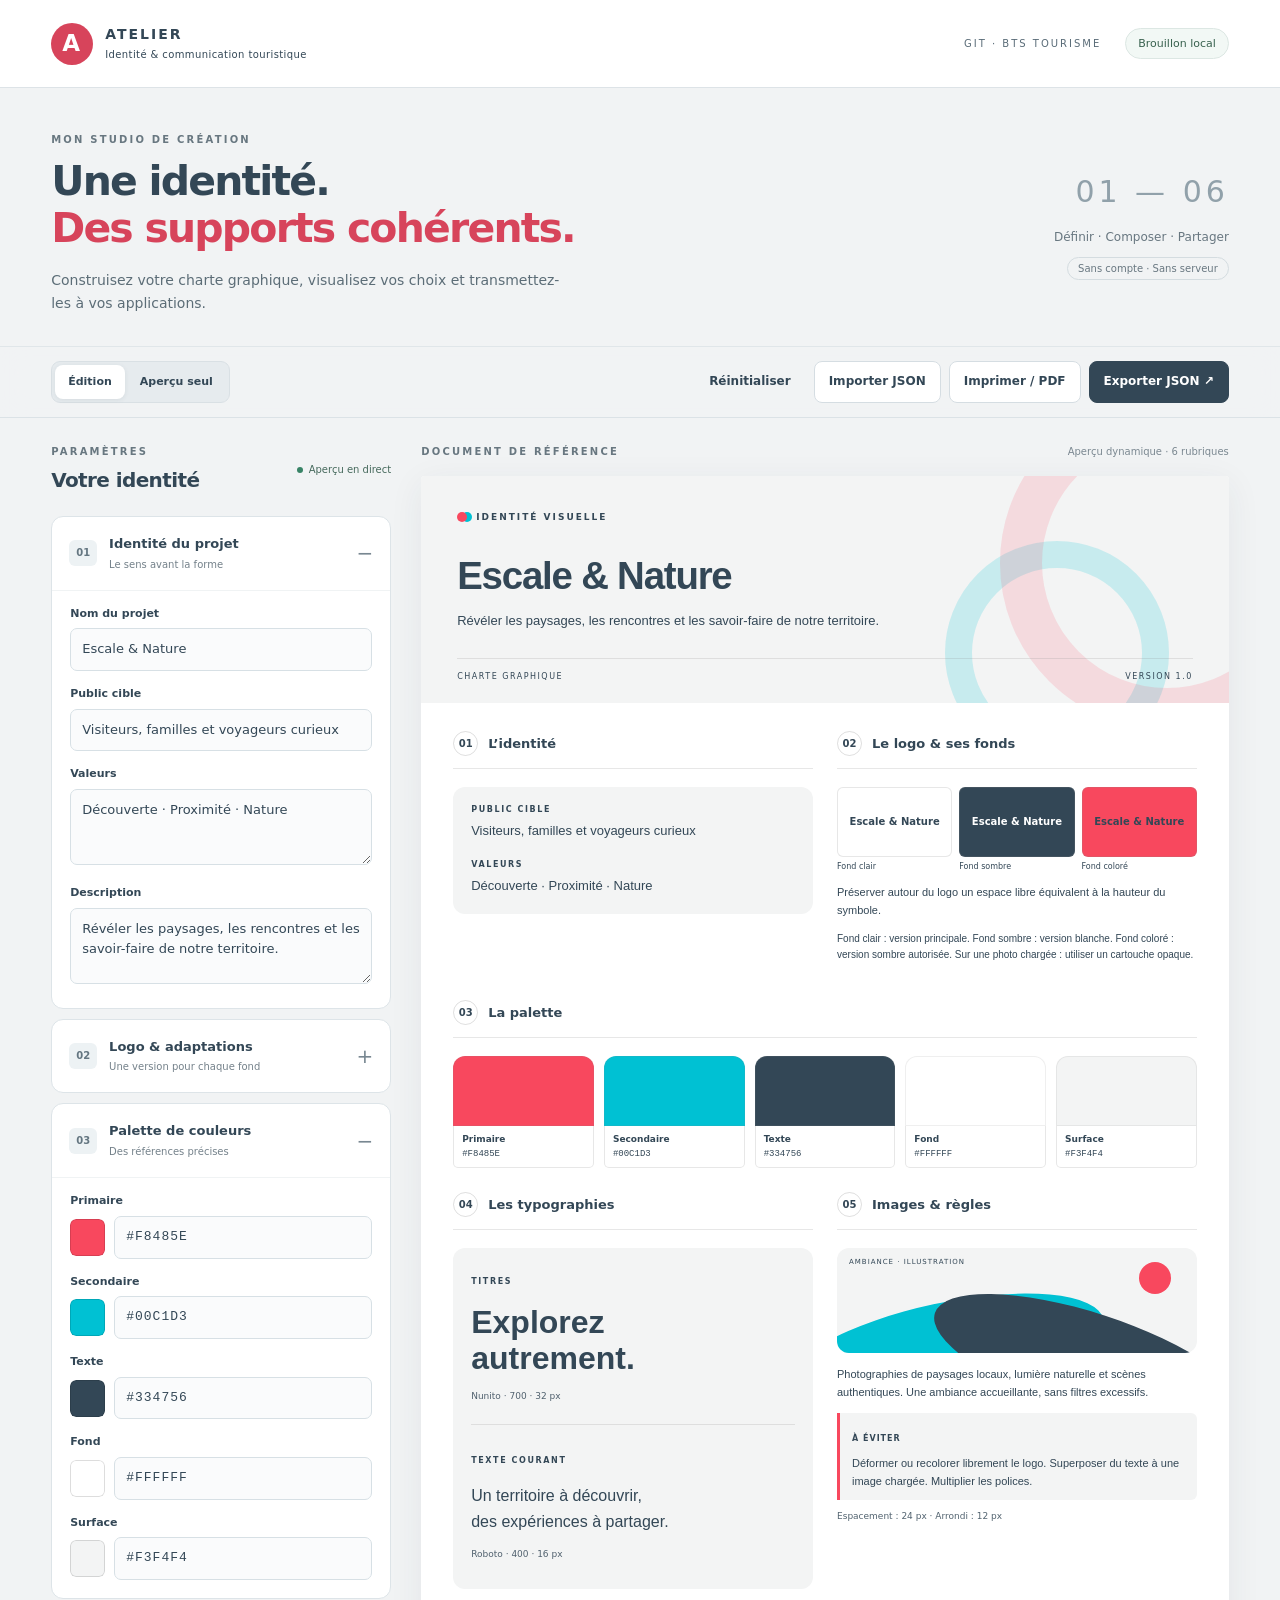
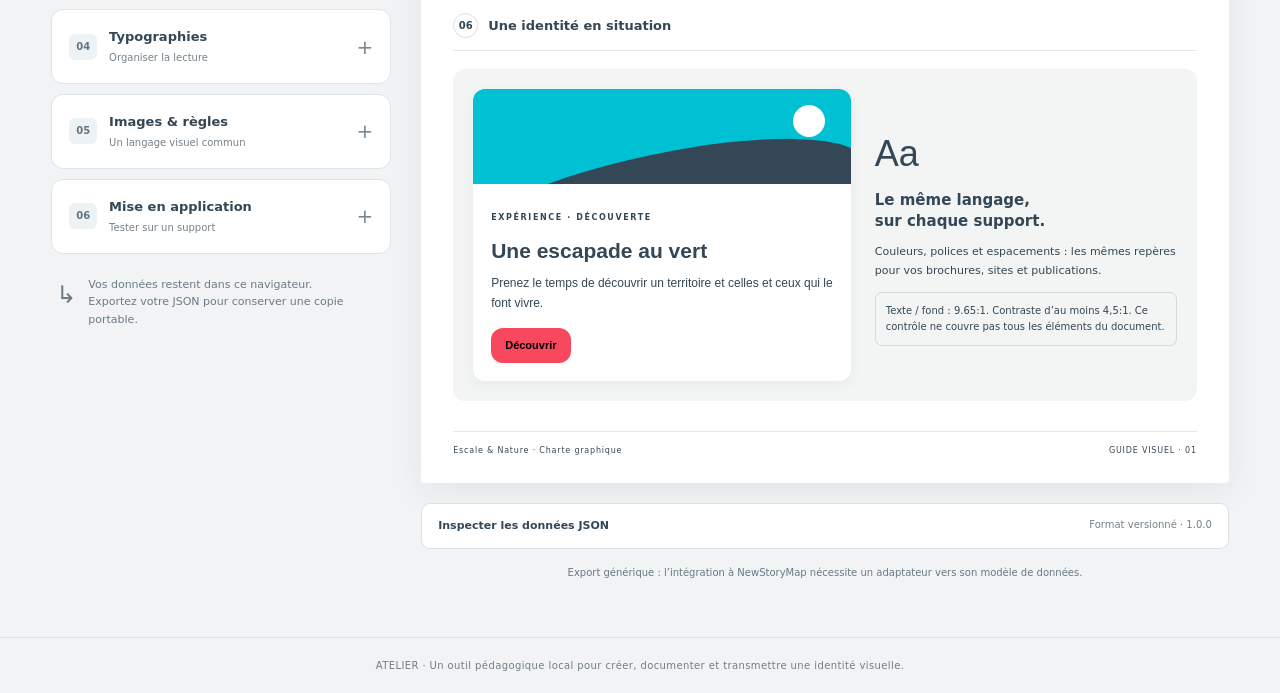
==== index.html @ 023f7208 "second" ====
<!DOCTYPE html>
<html lang="fr"><head><meta charset="utf-8"><meta name="viewport" content="width=device-width,initial-scale=1"><meta name="color-scheme" content="light"><title>Atelier — Charte graphique</title><link rel="stylesheet" href="style.css"><script src="app.js" defer></script></head>
<body><header class="app-header"><a class="brand" href="#"><span class="brand-mark" aria-hidden="true">A</span><span>ATELIER<small>Identité & communication touristique</small></span></a><span class="header-note">GIT · BTS TOURISME</span><span id="saveState" class="save-state">Brouillon local</span></header>
<section class="intro"><div><p class="eyebrow">MON STUDIO DE CRÉATION</p><h1>Une identité.<br><span>Des supports cohérents.</span></h1><p class="intro-copy">Construisez votre charte graphique, visualisez vos choix et transmettez-les à vos applications.</p></div><div class="intro-side"><span class="step-number">01 — 06</span><p>Définir · Composer · Partager</p><span class="pill">Sans compte · Sans serveur</span></div></section>
<div class="toolbar"><div class="view-switch" role="group" aria-label="Affichage"><button class="active" id="editView" aria-pressed="true">Édition</button><button id="previewView" aria-pressed="false">Aperçu seul</button></div><div class="actions"><button class="btn quiet" id="reset">Réinitialiser</button><button class="btn" id="import">Importer JSON</button><input type="file" id="importFile" accept=".json,application/json" hidden><button class="btn" id="print">Imprimer / PDF</button><button class="btn primary" id="export">Exporter JSON <span aria-hidden="true">↗</span></button></div></div>
<div id="status" role="status" aria-live="polite"></div>
<main id="workspace"><aside class="editor"><div class="panel-heading"><div><p class="eyebrow">PARAMÈTRES</p><h2>Votre identité</h2></div><span class="live-dot">Aperçu en direct</span></div><form id="editor" novalidate>
<details open><summary><span class="section-number">01</span><span>Identité du projet<small>Le sens avant la forme</small></span></summary><div class="fields"><label>Nom du projet<input data-path="project.name" maxlength="100" required></label><label>Public cible<input data-path="project.audience" maxlength="300"></label><label>Valeurs<textarea data-path="project.values" maxlength="1000"></textarea></label><label>Description<textarea data-path="project.description" maxlength="2000"></textarea></label></div></details>
<details><summary><span class="section-number">02</span><span>Logo & adaptations<small>Une version pour chaque fond</small></span></summary><div class="fields"><p class="help">Images PNG, JPEG ou WebP, 1 Mo maximum par version. Un repère textuel s’affiche si aucun logo n’est fourni.</p><label class="upload">Version principale · fond clair<input type="file" accept="image/png,image/jpeg,image/webp" data-logo="primary"><span class="file-info" id="file-primary">Aucune image</span></label><label class="upload">Version blanche · fond sombre<input type="file" accept="image/png,image/jpeg,image/webp" data-logo="light"><span class="file-info" id="file-light">Aucune image</span></label><label class="upload">Version sombre · fond coloré<input type="file" accept="image/png,image/jpeg,image/webp" data-logo="dark"><span class="file-info" id="file-dark">Aucune image</span></label><button type="button" class="btn quiet" id="clearLogos">Retirer les logos</button><label>Zone de protection<textarea data-path="logo.clearSpace" maxlength="2000"></textarea></label><label>Règles d’adaptation<textarea data-path="logo.backgroundRules" maxlength="2000"></textarea></label></div></details>
<details open><summary><span class="section-number">03</span><span>Palette de couleurs<small>Des références précises</small></span></summary><div class="fields" id="colorFields"></div></details>
<details><summary><span class="section-number">04</span><span>Typographies<small>Organiser la lecture</small></span></summary><div class="fields"><label>Police des titres<input data-path="typography.heading.family" maxlength="80" required list="fonts"></label><div class="two"><label>Graisse<select data-path="typography.heading.weight" data-number><option value="400">400 · Regular</option><option value="500">500 · Medium</option><option value="600">600 · Semi-bold</option><option value="700">700 · Bold</option><option value="800">800 · Extra-bold</option></select></label><label>Taille en px<input type="number" min="12" max="96" step="1" data-path="typography.heading.sizePx" data-number required></label></div><label>Police du texte<input data-path="typography.body.family" maxlength="80" required list="fonts"></label><div class="two"><label>Graisse<select data-path="typography.body.weight" data-number><option value="400">400 · Regular</option><option value="500">500 · Medium</option><option value="600">600 · Semi-bold</option><option value="700">700 · Bold</option><option value="800">800 · Extra-bold</option></select></label><label>Taille en px<input type="number" min="12" max="40" step="1" data-path="typography.body.sizePx" data-number required></label></div><datalist id="fonts"><option value="Arial"><option value="Verdana"><option value="Georgia"><option value="Nunito"><option value="Roboto"><option value="Trebuchet MS"></datalist><p class="help">Aucune police n’est téléchargée. La police doit être disponible sur l’ordinateur, sinon une police de remplacement est utilisée.</p></div></details>
<details><summary><span class="section-number">05</span><span>Images & règles<small>Un langage visuel commun</small></span></summary><div class="fields"><label>Style des images<textarea data-path="imagery.guidelines" maxlength="2000"></textarea></label><label>Usages interdits<textarea data-path="rules.prohibited" maxlength="2000"></textarea></label><div class="two"><label>Espacement en px<input type="number" min="0" max="80" step="1" data-path="layout.spacingPx" data-number required></label><label>Arrondi en px<input type="number" min="0" max="48" step="1" data-path="layout.radiusPx" data-number required></label></div></div></details>
<details><summary><span class="section-number">06</span><span>Mise en application<small>Tester sur un support</small></span></summary><div class="fields"><label>Titre de la carte<input data-path="example.title" maxlength="150"></label><label>Description<textarea data-path="example.description" maxlength="1000"></textarea></label><label>Libellé du bouton<input data-path="example.buttonLabel" maxlength="80"></label></div></details></form><div class="local-note"><span class="local-icon" aria-hidden="true">↳</span><p>Vos données restent dans ce navigateur.<br>Exportez votre JSON pour conserver une copie portable.</p></div></aside>
<section class="preview-area" aria-label="Prévisualisation"><div class="preview-heading"><span class="eyebrow">DOCUMENT DE RÉFÉRENCE</span><span class="preview-meta">Aperçu dynamique · 6 rubriques</span></div><article id="sheet" class="sheet"><div class="document-cover"><div class="cover-label"><span class="mini-mark" aria-hidden="true"></span> IDENTITÉ VISUELLE</div><h2 id="pName"></h2><p id="pDescription"></p><div class="cover-bottom"><span>CHARTE GRAPHIQUE</span><span>VERSION 1.0</span></div></div><div class="document-body"><div class="document-grid"><section class="doc-block identity"><h3><span>01</span> L’identité</h3><dl><dt>PUBLIC CIBLE</dt><dd id="pAudience"></dd><dt>VALEURS</dt><dd id="pValues"></dd></dl></section><section class="doc-block"><h3><span>02</span> Le logo & ses fonds</h3><div id="pLogos" class="logo-grid"></div><p id="pClear" class="rule"></p><p id="pBackgroundRules" class="rule muted"></p></section><section class="doc-block full"><h3><span>03</span> La palette</h3><div class="swatches" id="pColors"></div></section><section class="doc-block"><h3><span>04</span> Les typographies</h3><div class="type-demo"><span class="type-label">TITRES</span><div class="heading-example">Explorez<br>autrement.</div><p id="pHeadingInfo" class="tech"></p><hr><span class="type-label">TEXTE COURANT</span><p class="body-example">Un territoire à découvrir,<br>des expériences à partager.</p><p id="pBodyInfo" class="tech"></p></div></section><section class="doc-block"><h3><span>05</span> Images & règles</h3><div class="landscape" aria-hidden="true"><div class="sun"></div><div class="hill back"></div><div class="hill front"></div><span>AMBIANCE · ILLUSTRATION</span></div><p id="pImagery" class="rule"></p><div class="avoid"><span>À ÉVITER</span><p id="pProhibited" class="rule"></p></div><p class="tech" id="pLayout"></p></section><section class="doc-block full"><h3><span>06</span> Une identité en situation</h3><div class="application"><div class="sampleCard"><div class="sample-art" aria-hidden="true"><span></span></div><div class="sample-content"><span class="type-label">EXPÉRIENCE · DÉCOUVERTE</span><h4 id="pExampleTitle"></h4><p id="pExampleDescription"></p><span class="sampleButton" id="pButton"></span></div></div><div class="application-note"><span class="note-number">Aa</span><h4>Le même langage,<br>sur chaque support.</h4><p>Couleurs, polices et espacements : les mêmes repères pour vos brochures, sites et publications.</p><div id="contrastInfo" class="contrast-info"></div></div></div></section></div><footer class="doc-footer"><span id="pFooter"></span><span>GUIDE VISUEL · 01</span></footer></div></article><details class="json-panel"><summary>Inspecter les données JSON <span>Format versionné · 1.0.0</span></summary><textarea id="jsonOutput" readonly aria-label="Données JSON exportées" spellcheck="false"></textarea></details><p class="export-note">Export générique : l’intégration à NewStoryMap nécessite un adaptateur vers son modèle de données.</p></section></main><footer class="app-footer">ATELIER · Un outil pédagogique local pour créer, documenter et transmettre une identité visuelle.</footer></body></html>
---- style.css ----
*{box-sizing:border-box}html{scroll-behavior:smooth}body{margin:0;background:#f1f3f4;color:#334756;font:14px/1.6 system-ui,-apple-system,BlinkMacSystemFont,"Segoe UI",sans-serif}button,input,textarea,select{font:inherit}button{cursor:pointer}button,a,input,textarea,select,summary{outline-offset:4px}button:focus-visible,a:focus-visible,summary:focus-visible{outline:3px solid #167b8a}input:focus,textarea:focus,select:focus{outline:2px solid #167b8a;border-color:transparent}button:disabled{opacity:.5;cursor:wait}.app-header{height:88px;display:flex;align-items:center;gap:24px;padding:0 4vw;border-bottom:1px solid #dde3e7;background:#fff}.brand{display:flex;gap:12px;align-items:center;font-weight:800;letter-spacing:2px;text-decoration:none;color:#334756;line-height:1.2}.brand-mark{background:#d7445b;color:white;display:grid;place-items:center;border-radius:50%;width:42px;height:42px;font-size:23px}.brand small{display:block;font-size:10px;font-weight:500;letter-spacing:.4px;margin-top:6px}.header-note{margin-left:auto;font-size:10px;letter-spacing:2px;color:#596b77}.save-state{font-size:11px;border:1px solid #dce7e3;background:#f2f8f5;border-radius:30px;padding:6px 12px;color:#38614e}.intro{max-width:1600px;margin:auto;padding:44px 4vw 32px;display:flex;justify-content:space-between;gap:25px}.eyebrow{font-size:10px;letter-spacing:2.2px;font-weight:750;color:#687780;margin:0 0 10px}h1{font-size:clamp(30px,3.2vw,48px);line-height:1.14;letter-spacing:-1.8px;margin:0;font-weight:750}h1 span{color:#d7445b}.intro-copy{font-size:14px;color:#5c6d77;max-width:520px;margin:18px 0 0}.intro-side{align-self:center;text-align:right;font-size:12px;color:#687780}.step-number{font-size:30px;font-weight:300;letter-spacing:4px;color:#91a1aa}.pill{border:1px solid #d4dce0;padding:5px 10px;border-radius:20px;font-size:10px}.toolbar{position:sticky;top:0;z-index:5;padding:14px 4vw;background:#f1f3f4ed;backdrop-filter:blur(14px);display:flex;justify-content:space-between;gap:14px;border-top:1px solid #e0e6e9;border-bottom:1px solid #dbe2e6}.actions,.view-switch{display:flex;gap:8px;align-items:center;flex-wrap:wrap}.btn,.view-switch button{border:1px solid #d5dde2;background:white;color:#334756;padding:10px 14px;border-radius:8px;font-size:12px;font-weight:600;transition:background .15s,transform .15s}.btn:hover{background:#e7ecef}.btn.primary{background:#334756;border-color:#334756;color:white}.btn.primary:hover{background:#223641}.btn.quiet{border-color:transparent;background:transparent}.view-switch{gap:2px;border:1px solid #d9e0e4;padding:3px;border-radius:9px;background:#e6ebee}.view-switch button{border:0;background:transparent;font-size:11px;padding:8px 13px}.view-switch .active{background:white;box-shadow:0 1px 5px #26374315}#status{max-width:1480px;margin:0 auto;padding:0 20px;color:#8a303f;font-size:13px}#status:not(:empty){padding-top:14px;padding-bottom:5px}main{max-width:1600px;margin:0 auto;padding:26px 4vw 40px;display:grid;grid-template-columns:340px minmax(0,1fr);gap:30px;align-items:start}.editor{min-width:0}.panel-heading{display:flex;align-items:center;justify-content:space-between;margin:0 0 20px}.panel-heading h2{font-size:20px;margin:0;letter-spacing:-.6px}.panel-heading .eyebrow{margin-bottom:4px}.live-dot{font-size:10px;display:flex;align-items:center;gap:6px;color:#46695c}.live-dot:before{content:'';width:6px;height:6px;background:#388366;border-radius:50%}form details{background:white;border:1px solid #dde4e8;margin-bottom:10px;border-radius:12px;overflow:hidden}summary{cursor:pointer;list-style:none}summary::-webkit-details-marker{display:none}form summary{display:flex;align-items:center;gap:12px;padding:17px;font-size:13px;font-weight:700}form summary:after{content:'+';margin-left:auto;font-size:20px;color:#788791;font-weight:400}form details[open] summary:after{content:'−'}form summary small{display:block;font-weight:400;font-size:10px;color:#74818a;margin-top:2px}.section-number{font-size:10px;background:#edf2f4;border-radius:6px;padding:5px 7px;color:#647681}.fields{padding:0 18px 18px;border-top:1px solid #f0f3f4}.fields>label,.two label{display:block;font-size:11px;font-weight:650;margin-top:14px}input:not([type=file]):not([type=color]),textarea,select{width:100%;padding:10px 11px;border:1px solid #d7e0e5;border-radius:7px;background:#fafbfc;color:#334756;margin-top:6px;font-size:13px;font-weight:400}textarea{resize:vertical;min-height:76px;line-height:1.5}input:user-invalid,textarea:user-invalid{border-color:#bd3049}.two{display:grid;grid-template-columns:1fr 1fr;gap:12px}.help{font-size:11px;color:#637681;line-height:1.6;margin:14px 0 0}.color-row{display:grid;grid-template-columns:35px 1fr;gap:9px;align-items:center;margin-top:6px}.color-row input[type=color]{width:35px;height:37px;padding:0;border:0;border-radius:6px;background:none;cursor:pointer}.color-row input[type=color]::-webkit-color-swatch-wrapper{padding:0}.color-row input[type=color]::-webkit-color-swatch{border:1px solid #0002;border-radius:6px}.color-row input:not([type=color]){margin:0;font-family:monospace;letter-spacing:1px}.upload{padding:12px;border:1px dashed #b5c5cd;border-radius:8px;background:#f9fbfc}.upload input{display:block;width:100%;font-size:10px;margin-top:8px}.file-info{font-size:10px;font-weight:400;display:block;color:#627680;margin-top:6px}.local-note{display:flex;gap:12px;font-size:11px;color:#6b7b85;padding:12px 5px}.local-icon{font-size:24px}.local-note p{margin:0}.preview-area{min-width:0}.preview-heading{display:flex;align-items:center;justify-content:space-between;margin:0 0 16px}.preview-heading .eyebrow{margin:0}.preview-meta{font-size:10px;color:#7b8891}.sheet{--primary:#F8485E;--secondary:#00C1D3;--text:#334756;--background:#fff;--surface:#F3F4F4;--radius:12px;--space:24px;--head-font:"Arial";--body-font:"Arial";color:var(--text);background:var(--background);border-radius:4px;overflow:hidden;box-shadow:0 8px 35px #25394812;font-family:var(--body-font),Arial,sans-serif;font-size:var(--body-size);font-weight:var(--body-weight)}.document-cover{position:relative;isolation:isolate;padding:34px 36px 22px;background:var(--surface);overflow:hidden}.document-cover:after{content:'';position:absolute;width:250px;height:250px;border:42px solid var(--primary);opacity:.15;border-radius:50%;right:-105px;top:-80px;z-index:-1}.document-cover:before{content:'';position:absolute;width:170px;height:170px;border:27px solid var(--secondary);opacity:.18;border-radius:50%;right:60px;top:65px;z-index:-1}.cover-label{font-size:9px;font-family:system-ui,sans-serif;letter-spacing:2px;display:flex;gap:9px;align-items:center;font-weight:700}.mini-mark{width:10px;height:10px;border-radius:50%;background:var(--primary);box-shadow:5px 0 var(--secondary)}.document-cover h2{font-family:var(--head-font),Arial,sans-serif;font-weight:var(--head-weight);font-size:clamp(28px,3vw,44px);line-height:1.15;letter-spacing:-1.2px;max-width:85%;margin:30px 0 12px;overflow-wrap:anywhere}.document-cover p{max-width:80%;font-size:13px;line-height:1.65;margin:0}.cover-bottom{display:flex;justify-content:space-between;margin-top:26px;border-top:1px solid #8883;padding-top:13px;font:8px system-ui,sans-serif;letter-spacing:1.5px}.document-body{padding:28px 32px}.document-grid{display:grid;grid-template-columns:1fr 1fr;gap:var(--space)}.doc-block{min-width:0;overflow-wrap:anywhere}.full{grid-column:1/-1}.doc-block h3{font:650 13px system-ui,sans-serif;margin:0 0 18px;display:flex;align-items:center;gap:10px;border-bottom:1px solid #8883;padding-bottom:12px}.doc-block h3>span{font-size:10px;color:var(--text);border:1px solid #8884;width:25px;height:25px;display:grid;place-items:center;border-radius:50%}.doc-block p{line-height:1.65}.identity dl{margin:0;padding:18px;background:var(--surface);border-radius:var(--radius)}dt,.type-label{font:600 8px system-ui,sans-serif;letter-spacing:1.6px}dd{margin:7px 0 18px;font-size:13px;white-space:pre-wrap}dd:last-child{margin-bottom:0}.logo-grid{display:grid;grid-template-columns:repeat(3,1fr);gap:7px}.logo-sample{min-width:0}.logo-box{height:70px;display:flex;align-items:center;justify-content:center;border:1px solid #8883;border-radius:6px;padding:7px;text-align:center;font:700 10px system-ui,sans-serif;overflow:hidden}.logo-box img{display:block;width:100%;height:100%;object-fit:contain}.logo-sample small{font:8px system-ui,sans-serif;display:block;margin-top:5px}.rule{font-size:11px;white-space:pre-wrap;margin:12px 0}.muted{font-size:10px}.swatches{display:grid;grid-template-columns:repeat(5,minmax(0,1fr));gap:10px}.swatch-paint{height:70px;border:1px solid #8882;border-radius:var(--radius) var(--radius) 0 0}.swatch-caption{border:1px solid #8883;border-top:0;padding:8px;border-radius:0 0 5px 5px;font:10px system-ui,sans-serif}.swatch-caption strong{display:block;font-weight:650;font-size:9px;margin-bottom:3px}.swatch-caption code{font-size:9px}.type-demo{padding:18px;background:var(--surface);border-radius:var(--radius)}.heading-example{font-family:var(--head-font),Arial,sans-serif;font-weight:var(--head-weight);font-size:var(--head-size);line-height:1.15;margin:12px 0;overflow-wrap:anywhere}.body-example{font-size:var(--body-size);font-weight:var(--body-weight);margin:12px 0}.tech{font:9px/1.6 system-ui,sans-serif;opacity:.85}.type-demo hr{border:0;border-top:1px solid #8883;margin:20px 0}.landscape{height:105px;background:var(--surface);border-radius:var(--radius);position:relative;overflow:hidden}.sun{position:absolute;width:32px;height:32px;top:14px;right:26px;border-radius:50%;background:var(--primary)}.hill{position:absolute;width:90%;height:100px;border-radius:50%}.hill.back{background:var(--secondary);left:-15%;top:55px;transform:rotate(-12deg)}.hill.front{background:var(--text);right:-15%;top:65px;transform:rotate(18deg)}.landscape>span{position:absolute;left:12px;top:10px;font:7px system-ui;letter-spacing:1px}.avoid{padding:10px 12px;border-left:3px solid var(--primary);background:var(--surface);border-radius:0 6px 6px 0}.avoid>span{font:650 8px system-ui;letter-spacing:1px}.avoid p{margin:5px 0 0}.application{display:grid;grid-template-columns:1.25fr 1fr;gap:24px;align-items:center;padding:20px;background:var(--surface);border-radius:var(--radius)}.sampleCard{background:var(--background);border-radius:var(--radius);overflow:hidden;box-shadow:0 4px 15px #0000000c}.sample-art{height:95px;background:var(--secondary);position:relative;overflow:hidden}.sample-art:after{content:'';position:absolute;width:110%;height:100px;bottom:-70px;left:-20px;background:var(--text);border-radius:50%;transform:rotate(-12deg)}.sample-art span{position:absolute;right:26px;top:16px;width:32px;height:32px;border-radius:50%;background:var(--background)}.sample-content{padding:18px}.sample-content h4{font-family:var(--head-font),Arial,sans-serif;font-weight:var(--head-weight);font-size:21px;line-height:1.25;margin:10px 0}.sample-content p{font-size:12px;margin:0}.sampleButton{display:inline-block;border-radius:var(--radius);padding:9px 14px;background:var(--primary);color:var(--button-text);font-size:11px;font-weight:650;margin-top:14px}.application-note h4{font:650 15px/1.4 system-ui;margin:8px 0}.application-note p{font:11px/1.7 system-ui}.note-number{font-size:36px;font-weight:300}.contrast-info{font:10px/1.6 system-ui;padding:10px;border:1px solid #8884;border-radius:7px}.contrast-info.warn{border-color:#a43f31}.doc-footer{display:flex;justify-content:space-between;gap:10px;border-top:1px solid #8883;margin-top:30px;padding-top:14px;font:8px system-ui;letter-spacing:.8px}.json-panel{margin-top:20px;border:1px solid #d9e1e6;border-radius:9px;background:#fff;overflow:hidden}.json-panel summary{padding:13px 16px;font-size:11px;font-weight:650}.json-panel summary span{float:right;font-size:10px;font-weight:400;color:#73818a}#jsonOutput{border:0;border-top:1px solid #e3e8eb;border-radius:0;width:100%;min-height:300px;font:11px/1.6 monospace;margin:0;padding:18px;background:#fafbfc;resize:vertical}.export-note{font-size:10px;color:#677983;text-align:center;margin:16px 0}.app-footer{text-align:center;font-size:10px;letter-spacing:.4px;padding:20px;border-top:1px solid #dce3e7;color:#6f7e87}body.preview-only main{display:block;max-width:1150px}body.preview-only .editor{display:none}body.preview-only .sheet{max-width:1000px;margin:auto}body.preview-only .preview-heading,body.preview-only .json-panel{max-width:1000px;margin-left:auto;margin-right:auto}@media(min-width:1500px){main{grid-template-columns:370px minmax(0,1fr)}}@media(max-width:1100px){main{grid-template-columns:300px minmax(0,1fr);gap:18px;padding:22px}.document-body{padding:22px}.document-cover{padding:28px}.document-grid{grid-template-columns:1fr}.full{grid-column:auto}.application{grid-template-columns:1fr 1fr}.preview-meta{display:none}.intro{padding:30px 22px}.toolbar{padding:12px 22px}}@media(max-width:780px){main{grid-template-columns:1fr;padding:16px}.intro-side,.header-note{display:none}.intro{padding:28px 20px}.app-header{padding:0 20px;height:75px}.save-state{margin-left:auto;font-size:9px}.toolbar{position:static;flex-wrap:wrap;padding:12px 16px}.actions{width:100%;gap:6px}.btn{font-size:11px;padding:9px 11px}.document-grid{grid-template-columns:1fr 1fr}.full{grid-column:1/-1}.preview-heading{margin-top:10px}.panel-heading{margin-top:5px}.document-body{padding:20px}.preview-heading .eyebrow{font-size:9px}}@media(max-width:520px){.document-grid,.application{grid-template-columns:1fr}.full{grid-column:auto}.swatches{grid-template-columns:repeat(3,minmax(0,1fr))}.document-cover{padding:24px}.document-cover h2{max-width:100%;font-size:32px}.document-cover p{max-width:100%}.document-body{padding:18px}.preview-meta{display:none}.intro h1{font-size:33px}.brand small{font-size:8px}.save-state{padding:5px 8px}.json-panel summary span{display:none}}@media print{@page{size:A4;margin:12mm}body{background:white}.app-header,.intro,.toolbar,.editor,#status,.preview-heading,.json-panel,.export-note,.app-footer{display:none!important}main,body.preview-only main{display:block;padding:0;max-width:none;margin:0}.sheet,body.preview-only .sheet{box-shadow:none;max-width:none;border-radius:0;print-color-adjust:exact;-webkit-print-color-adjust:exact}.document-cover{padding:22px}.document-body{padding:20px 0 0}.document-grid{grid-template-columns:1fr 1fr;gap:18px}.full{grid-column:1/-1}.doc-block{break-inside:avoid}.document-cover{break-inside:avoid}.swatches{grid-template-columns:repeat(5,minmax(0,1fr))}.application{grid-template-columns:1.2fr 1fr}.doc-footer{margin-top:18px}}
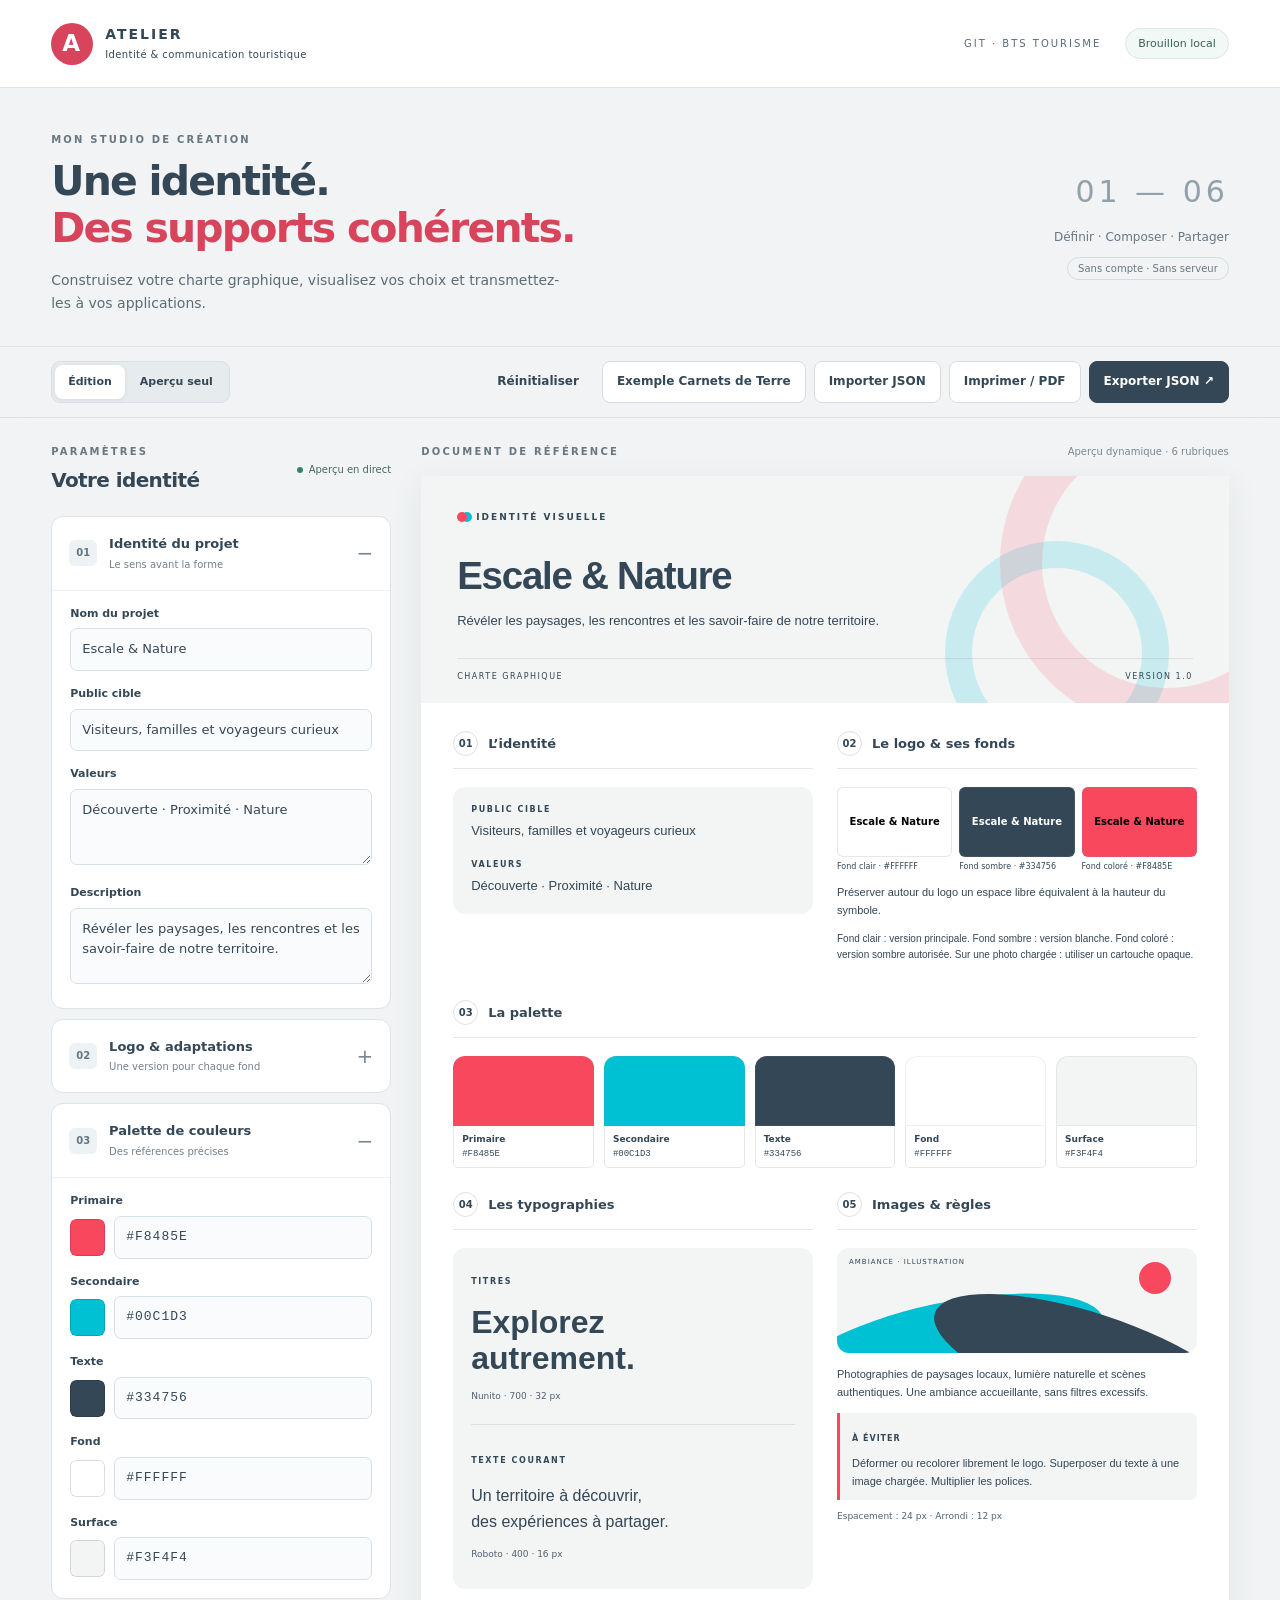
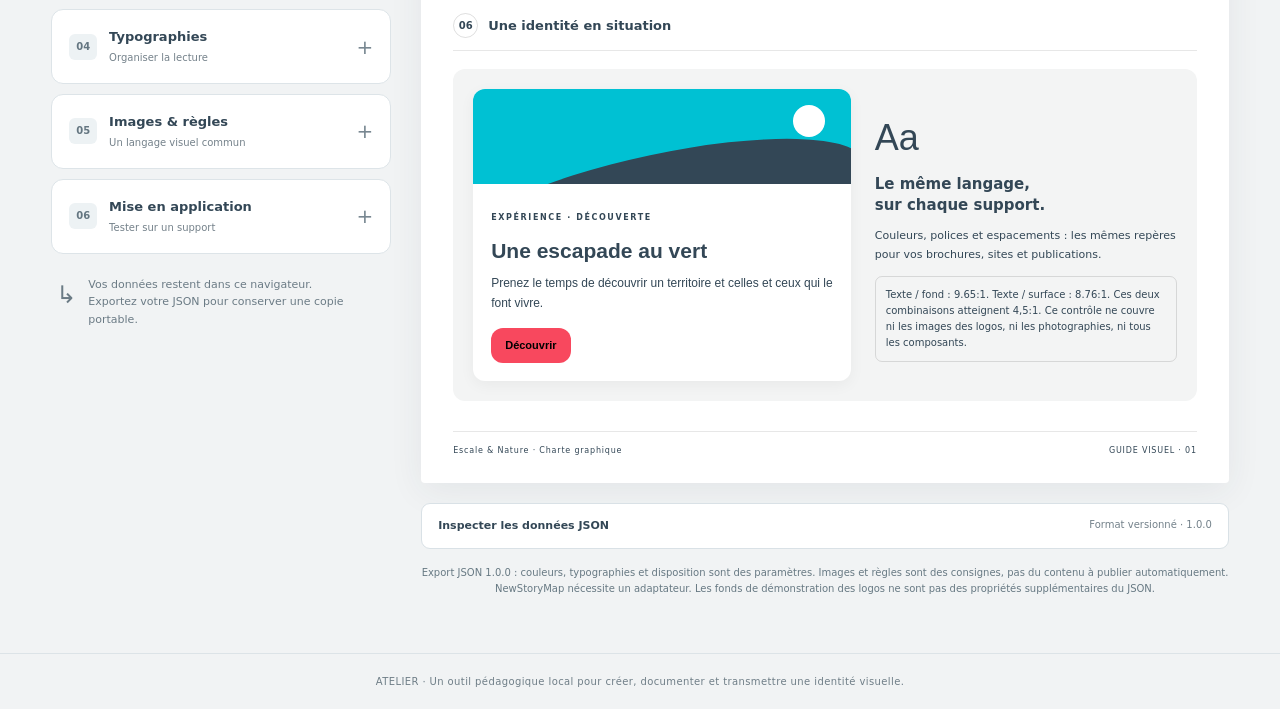
==== commit fb2c1bb8: "Ajouter une photographie d’usage locale et son export JSON optionnel" ====
--- a/index.html
+++ b/index.html
@@ -1,5 +1,5 @@
 <!DOCTYPE html>
-<html lang="fr"><head><meta charset="utf-8"><meta name="viewport" content="width=device-width,initial-scale=1"><meta name="color-scheme" content="light"><title>Atelier — Charte graphique</title><link rel="stylesheet" href="style.css"><script src="app.js" defer></script></head>
+<html lang="fr"><head><meta charset="utf-8"><meta name="viewport" content="width=device-width,initial-scale=1"><meta name="color-scheme" content="light"><title>Atelier — Charte graphique</title><link rel="stylesheet" href="style.css"><script src="app.js" defer></script><script src="photo-usage.js" defer></script></head>
 <body><header class="app-header"><a class="brand" href="#"><span class="brand-mark" aria-hidden="true">A</span><span>ATELIER<small>Identité & communication touristique</small></span></a><span class="header-note">GIT · BTS TOURISME</span><span id="saveState" class="save-state">Brouillon local</span></header>
 <section class="intro"><div><p class="eyebrow">MON STUDIO DE CRÉATION</p><h1>Une identité.<br><span>Des supports cohérents.</span></h1><p class="intro-copy">Construisez votre charte graphique, visualisez vos choix et transmettez-les à vos applications.</p></div><div class="intro-side"><span class="step-number">01 — 06</span><p>Définir · Composer · Partager</p><span class="pill">Sans compte · Sans serveur</span></div></section>
 <div class="toolbar"><div class="view-switch" role="group" aria-label="Affichage"><button class="active" id="editView" aria-pressed="true">Édition</button><button id="previewView" aria-pressed="false">Aperçu seul</button></div><div class="actions"><button class="btn quiet" id="reset">Réinitialiser</button><button class="btn" id="import">Importer JSON</button><input type="file" id="importFile" accept=".json,application/json" hidden><button class="btn" id="print">Imprimer / PDF</button><button class="btn primary" id="export">Exporter JSON <span aria-hidden="true">↗</span></button></div></div>
